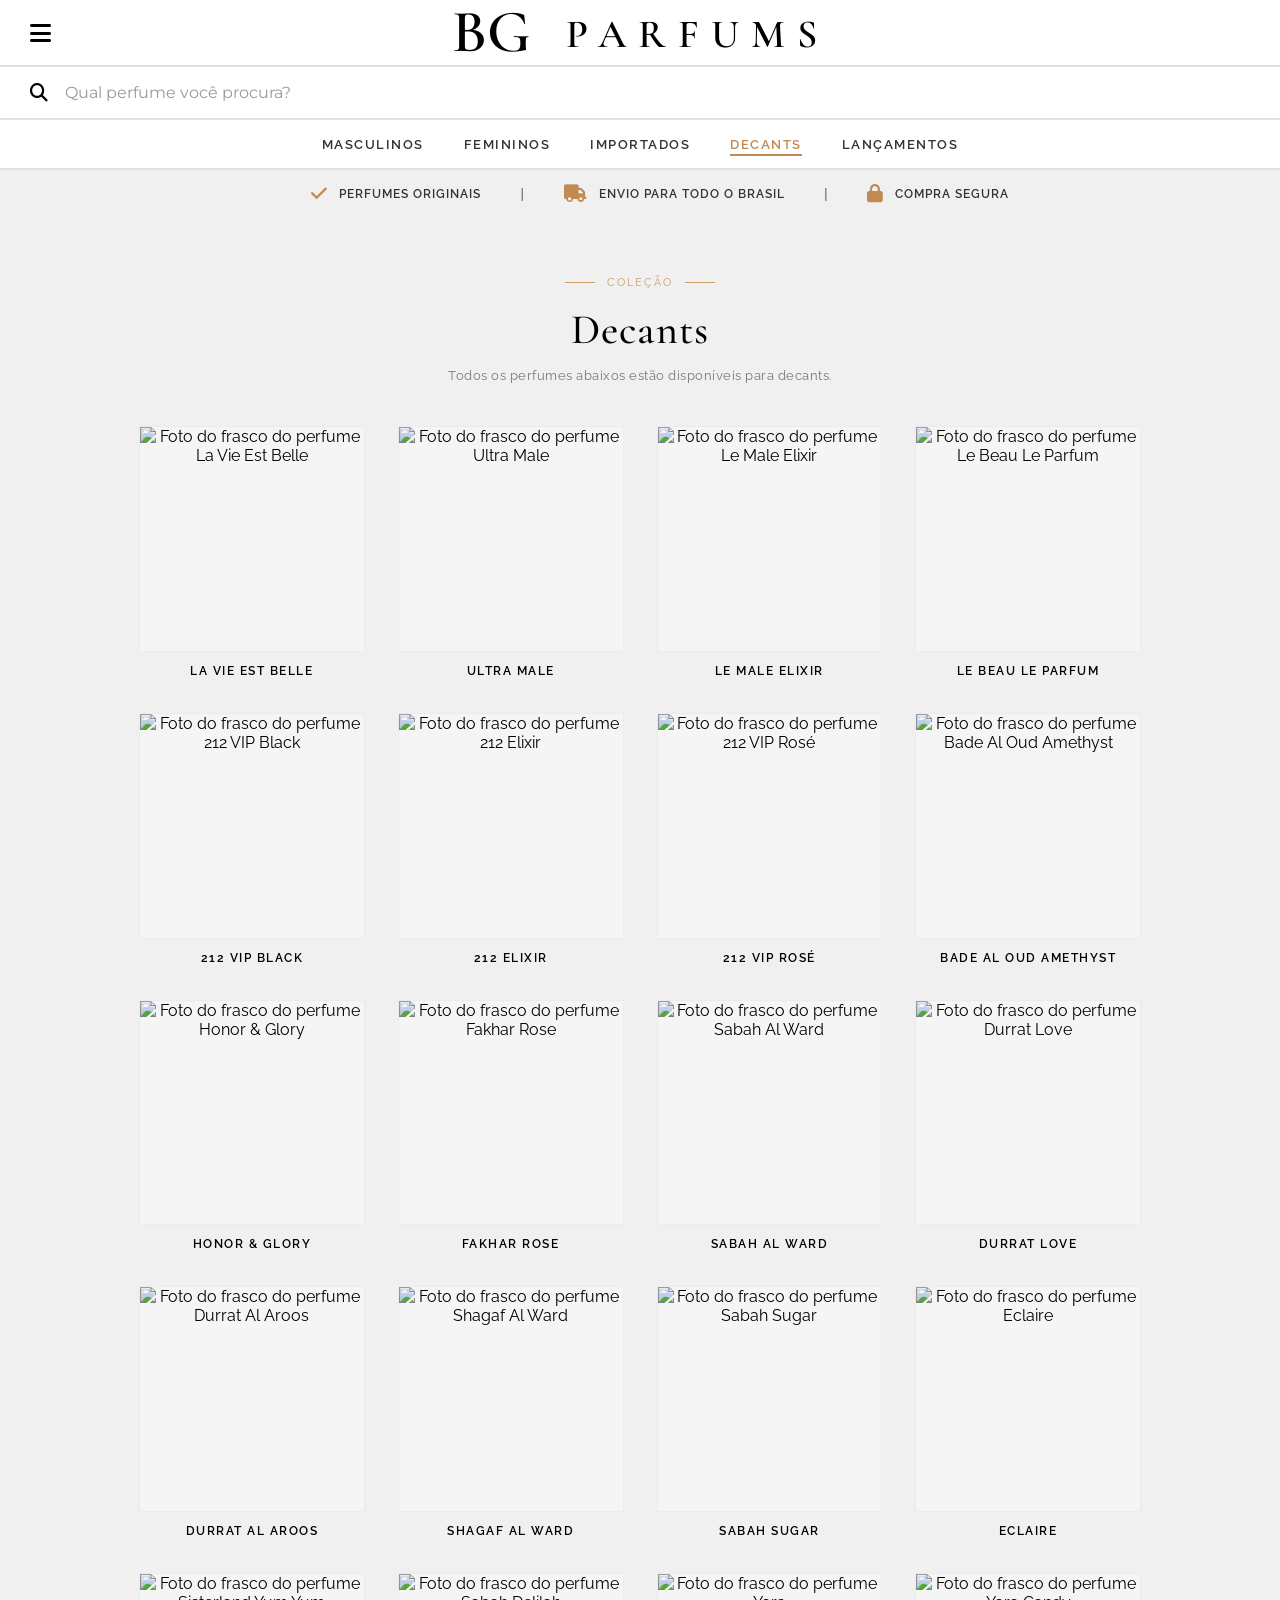
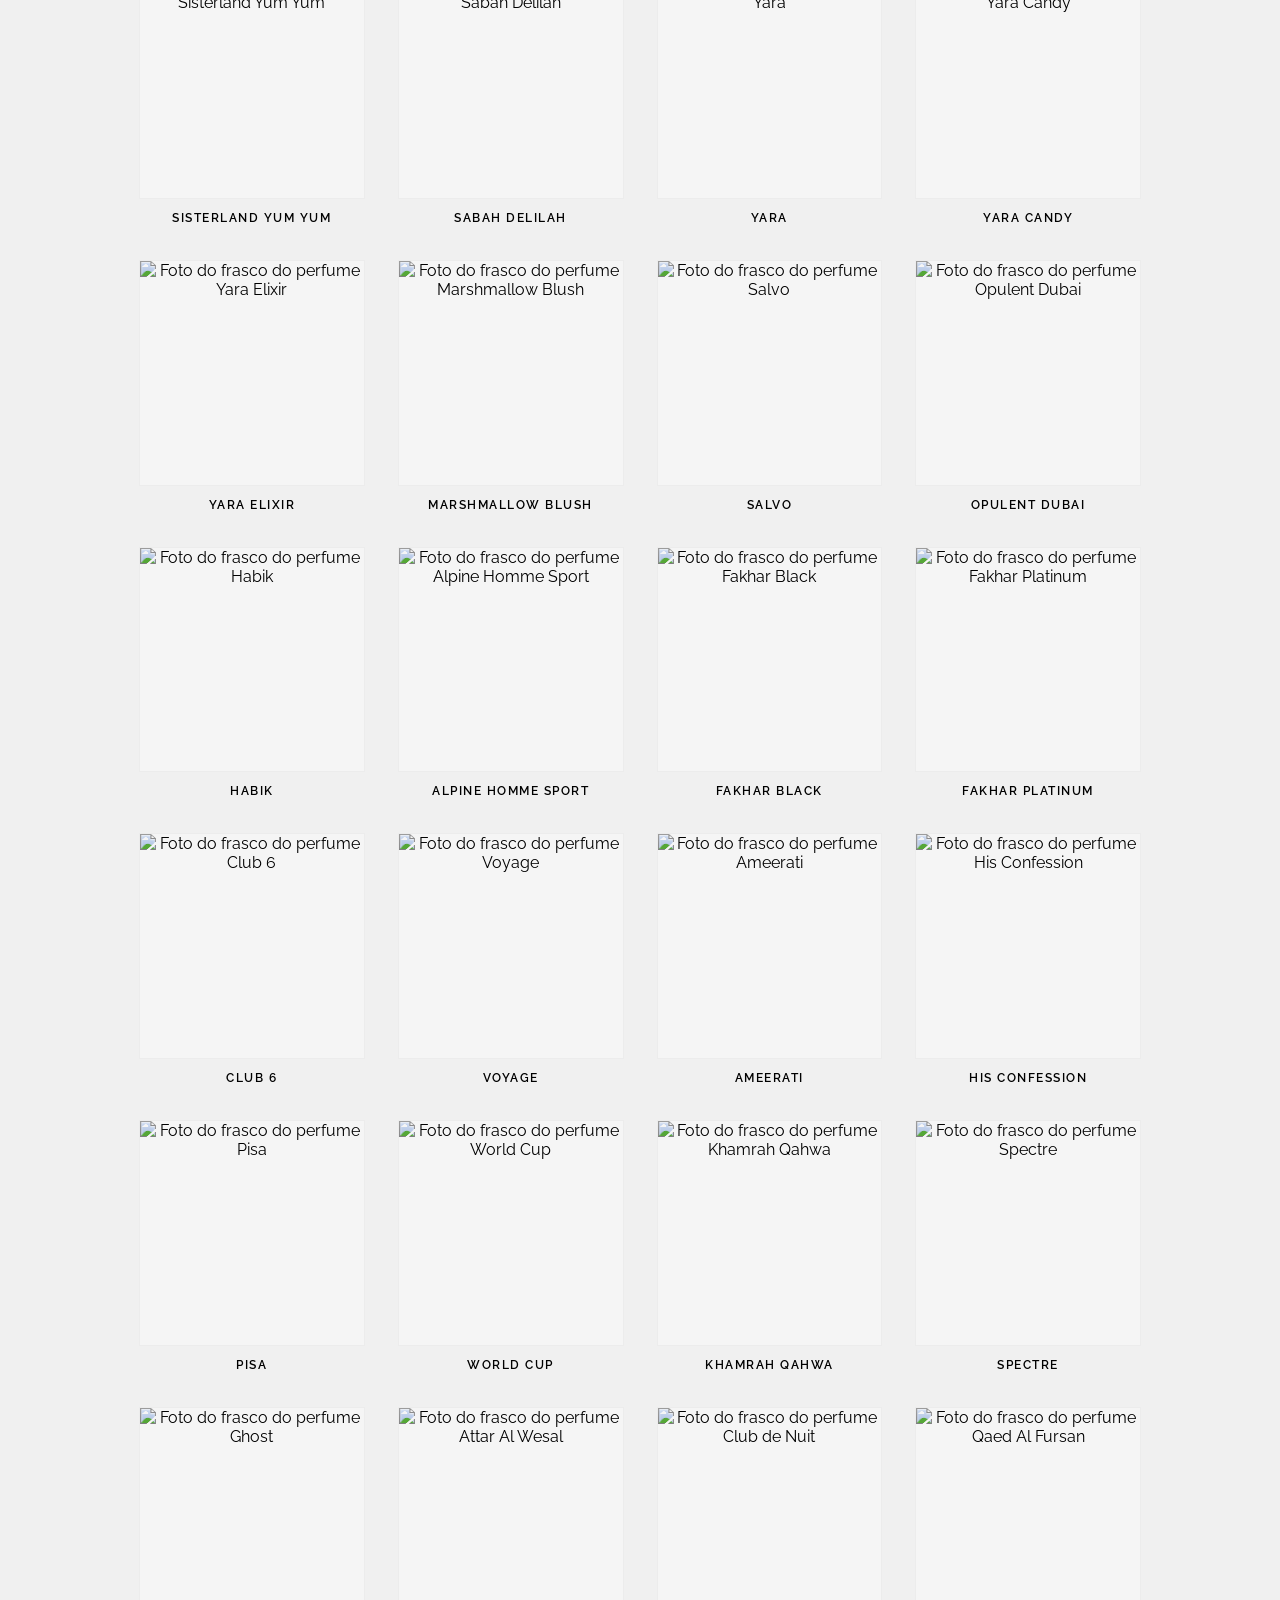
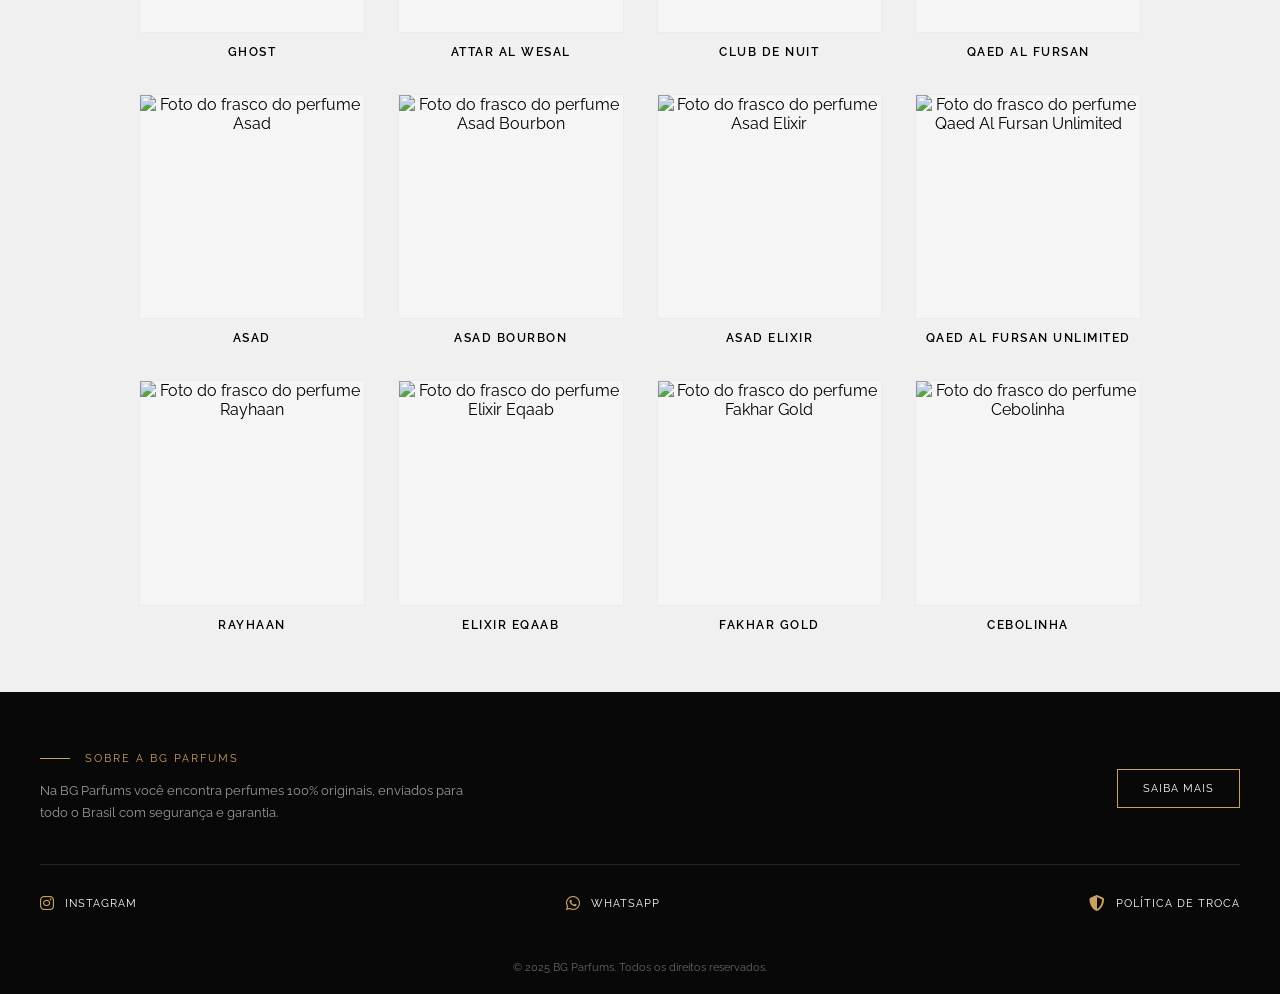
==== decants.html @ 791b4d7e "Partes finais do site, pré lançamento." ====
<!DOCTYPE html>
<html lang="pt-BR">
<head>
    <meta charset="UTF-8">
    <meta name="viewport" content="width=device-width, initial-scale=1.0">
    <title>Decants | BG Parfums</title>
    <link rel="stylesheet" href="index.css">
    <link rel="preconnect" href="https://fonts.googleapis.com">
    <link rel="preconnect" href="https://fonts.gstatic.com" crossorigin>
    <link href="https://fonts.googleapis.com/css2?family=Cormorant+Garamond:ital,wght@0,300..700;1,300..700&family=Montserrat:wght@300;400;500;600;700&family=Raleway:wght@300;400;500;600;700&display=swap" rel="stylesheet">
    <link rel="stylesheet" href="https://cdnjs.cloudflare.com/ajax/libs/font-awesome/6.5.0/css/all.min.css">
    <link rel="stylesheet" href="decants.css">
</head>
<body>
    <div class="sticky-wrapper">
        <div class="header">
        <a href="index.html" class="logo-link">
            <h1>BG</h1>
            <p class="parfums">PARFUMS</p>
        </a>
        <i class="fa-solid fa-bars btn-menu"></i>
</div>
    </div>

    <div class="search-container">
        <i class="fa fa-search"></i>
        <input type="text" placeholder="Qual perfume você procura?">
    </div>

    <nav class="menu-categorias">
        <ul>
            <li><a href="masculinos.html">MASCULINOS</a></li>
            <li><a href="femininos.html">FEMININOS</a></li>
            <li><a href="importados.html">IMPORTADOS</a></li>
            <li><a href="decants.html" class="ativo">DECANTS</a></li>
            <li><a href="lancamentos.html">LANÇAMENTOS</a></li>
        </ul>
    </nav>

    <div class="faixa-beneficios">
        <div class="beneficio">
            <i class="fa-solid fa-check"></i>
            <span>PERFUMES ORIGINAIS</span>
        </div>
        <span class="separador">|</span>
        <div class="beneficio">
            <i class="fa-solid fa-truck"></i>
            <span>ENVIO PARA TODO O BRASIL</span>
        </div>
        <span class="separador">|</span>
        <div class="beneficio">
            <i class="fa-solid fa-lock"></i>
            <span>COMPRA SEGURA</span>
        </div>
    </div>

    <section class="pagina-titulo">
        <span class="pagina-subtitulo">Coleção</span>
        <h2>Decants</h2>
        <p class="pagina-descricao">Todos os perfumes abaixos estão disponíveis para decants.</p>
    </section>

    <section class="produtos-grid">
        <!-- Cards gerados a partir da lista de nomes -->
    </section>

    <footer class="rodape-site">
        <div class="rodape-container">
            <div class="rodape-topo">
                <div class="rodape-sobre">
                    <span class="rodape-subtitulo">Sobre a BG Parfums</span>
                    <p>Na BG Parfums você encontra perfumes 100% originais, enviados para todo o Brasil com segurança e garantia.</p>
                </div>
                <div class="rodape-acao">
                    <a href="https://www.instagram.com/bgparfumms/" class="btn-historia" target="_blank">SAIBA MAIS</a>
                </div>
            </div>
            <div class="rodape-links">
                <a href="https://www.instagram.com/bgparfumms/" target="_blank"><i class="fa-brands fa-instagram"></i> Instagram</a>
                <a href="https://wa.me/5518991920044" target="_blank"><i class="fa-brands fa-whatsapp"></i> Whatsapp</a>
                <a href="termos.html" target="_blank"><i class="fa-solid fa-shield-halved"></i> Política de Troca</a>
            </div>
            <div class="rodape-copy">
                <p>&copy; 2025 BG Parfums. Todos os direitos reservados.</p>
            </div>
        </div>
    </footer>

    <button class="btn-topo" aria-label="Voltar ao topo"><i class="fa-solid fa-arrow-up"></i></button>

    <script src="index.js"></script>
    <script src="decants.js"></script>
    <script src="busca.js"></script>
</body>
</html>
---- index.css ----
html, body {
    background-color: #F0F0F0;
    margin: 0;
    padding: 0;
    width: 100%;
    overflow-x: clip;
    display: flex;
    flex-direction: column;
    min-height: 100vh; 
}

.header {
    display: flex;
    justify-content: center;
    align-items: center;
    gap: 35px;
    background-color: white;
    height: 65px;
    transition: height 0.3s ease; 
}

.logo-link {
    display: flex;
    align-items: center;
    gap: 35px; 
    text-decoration: none; 
    color: inherit; 
}

h1 {
    font-family: "Cormorant Garamond", serif;
    font-optical-sizing: auto;
    font-weight: 600;
    font-style: normal;
    font-size: 60px;
    position: relative;
    margin-top: 40px;
    transition: font-size 0.3s ease, margin-top 0.3s ease; 
}

.parfums {
    font-family: "Cormorant Garamond", serif;
    font-optical-sizing: auto;
    font-weight: 600;
    font-style: normal;
    letter-spacing: 0.3em;
    font-size: 40px;
    position: relative;
    margin-top: 43px;
    transition: font-size 0.3s ease, margin-top 0.3s ease; 
}

.btn-menu {
    font-size: 24px;
    color: black;
    cursor: pointer;
    position: absolute;
    left: 30px;
}


.search-container {
    display: flex;
    align-items: center;
    background-color: white;
    border-top: 2px solid #E0E0E0;
    border-bottom: 2px solid #E0E0E0;
    padding: 15px 30px;
    width: 100%;
    box-sizing: border-box;
    font-family: 'Montserrat', sans-serif;
    transition: padding 0.3s ease; 
}

.search-container i {
    color: #000;
    font-size: 18px;
    margin-right: 15px;
}

.search-container input {
    border: none;
    outline: none;
    background: transparent;
    width: 100%;
    font-size: 16px;
    color: #333;
    font-family: 'Montserrat', sans-serif;
}

.search-container input::placeholder {
    color: #999;
}


.menu-categorias {
    background-color: white;
    border-bottom: 2px solid #E0E0E0;
    width: 100%;
}

.menu-categorias ul {
    display: flex;
    justify-content: center;
    align-items: center;
    gap: 200px;
    list-style: none;
    padding: 15px 0;
    margin: 0;
}

.menu-categorias a {
    text-decoration: none;
    color: #333;
    font-family: 'Raleway', sans-serif;
    font-size: 13px;
    font-weight: 600;
    letter-spacing: 1.5px;
    transition: color 0.3s ease;
}

.menu-categorias a:hover {
    color: #888;
}


.faixa-beneficios {
    display: flex;
    justify-content: center;
    align-items: center;
    gap: 160px;
    padding: 15px 0;
    width: 100%;
}

.beneficio {
    display: flex;
    align-items: center;
    gap: 12px;
}

.beneficio span {
    font-family: 'Raleway', sans-serif;
    font-size: 12px;
    font-weight: 600;
    color: #333;
    letter-spacing: 1px;
}

.beneficio i {
    font-size: 18px;
    color: #C08A53;
}

.separador {
    color: #1F150C;
    font-size: 14px;
    font-weight: 300;
}


:root {
    --gold: #d4af37;
    --white: #fff;
    --black-opaque: rgba(0,0,0,0.55);
    --black-strong: rgba(0,0,0,0.75);
    --max-width: 1200px;
}

.hero {
    position: relative;
    width: 100%;
    height: 450px;
    display: flex;
    align-items: center;
    justify-content: flex-start;
    background-image: url('assets/photo-1621814374283-57cc5d0d39c2.avif');
    background-size: cover;
    background-position: 50% 62%;
    color: var(--white);
    overflow: hidden;
    background-repeat: no-repeat;
}

.hero-overlay {
    position: absolute;
    inset: 0;
    background: rgba(0, 0, 0, 0.3);
    z-index: 1;
}

.hero-content {
    position: relative;
    z-index: 2;
    padding-left: 15%;
    display: flex;
    flex-direction: column;
    align-items: center;
}

.brand {
    font-family: 'Cormorant Garamond', serif;
    font-size: 80px;
    font-weight: 400;
    color: white;
    margin: 0;
    line-height: 1;
}

.brand-sub {
    font-family: 'Cormorant Garamond', serif;
    font-size: 24px;
    font-weight: 300;
    color: white;
    letter-spacing: 12px;
    margin: 5px 0 20px 0;
    margin-right: -12px;
}

.divider {
    width: 60px;
    height: 1px;
    background-color: #FF9D23;
    margin-bottom: 25px;
}

.hero-subtitle {
    font-family: 'Raleway', sans-serif;
    font-size: 11px;
    color: white;
    letter-spacing: 3px;
    text-transform: uppercase;
    margin-bottom: 35px;
    font-weight: 600;
}

.hero-content .btn-comprar {
    background-color: #ffffff;
    color: #000000;
    text-decoration: none;
    font-family: 'Raleway', sans-serif;
    font-size: 12px;
    font-weight: 700;
    padding: 15px 40px;
    letter-spacing: 2px;
    text-transform: uppercase;
    transition: background-color 0.3s ease;
}

.hero-content .btn-comprar:hover {
    background-color: #e0e0e0;
}

.categorias-vitrine {
    display: flex;
    flex-wrap: nowrap;
    justify-content: flex-start;
    align-items: flex-start;
    gap: 40px;
    max-width: 1400px;
    margin: 40px auto;
    padding: 0 20px 20px 20px;
    overflow-x: auto;
    font-family: 'Raleway', sans-serif;
    scrollbar-width: thin;
}

.categoria-card {
    display: flex;
    flex-direction: column;
    align-items: center;
    text-decoration: none;
    color: #000;
    width: 220px;
    flex-shrink: 0;
}

.imagem-container {
    width: 100%;
    aspect-ratio: 1 / 1;
    overflow: hidden;
    background-color: #f5f5f5;
    margin-bottom: 15px;
}

.imagem-container img {
    width: 100%;
    height: 100%;
    object-fit: contain;
    mix-blend-mode: multiply;
}

.categoria-titulo {
    font-size: 12px;
    font-weight: 700;
    text-transform: uppercase;
    letter-spacing: 2px;
    margin-bottom: 10px;
    text-decoration: none; 
    text-underline-offset: 5px;
}

.categoria-card:hover .categoria-titulo {
    text-decoration: underline;
    text-decoration-color: #000000;
    text-decoration-thickness: 1.5px;
}

.card-destaque {
    width: 350px;
    flex-shrink: 0;
    background-color: #050505;
    color: #fff;
    display: flex;
    flex-direction: column;
    justify-content: center;
    align-self: stretch;
}

.destaque-conteudo {
    flex: 1;
    padding: 30px;
    display: flex;
    flex-direction: column;
    align-items: center; 
    justify-content: center; 
    text-align: center; 
}

.destaque-texto .subtitulo {
    font-size: 15px;
    color: #c9a063;
    text-transform: uppercase;
    letter-spacing: 2px;
    display: flex;
    flex-direction: column; 
    align-items: center;
    gap: 8px; 
    margin-bottom: 5px;
}

.destaque-texto .subtitulo::before {
    content: "";
    display: block;
    width: 60px;
    height: 3px;
    background-color: #c9a063;
}

.destaque-texto h2 {
    font-size: 20px;
    font-weight: 400;
    margin: 5px 0 15px 0;
    letter-spacing: 1px;
    font-family: 'Raleway', sans-serif;
}

.destaque-texto p {
    font-size: 12px;
    color: #ccc;
    margin-bottom: 25px;
    line-height: 1.6;
    font-family: 'Raleway', sans-serif;
}

.btn-colecao {
    display: inline-block;
    padding: 10px 20px;
    border: 1px solid #333;
    color: #fff;
    text-decoration: none;
    font-size: 11px;
    text-transform: uppercase;
    letter-spacing: 1px;
    font-family: 'Raleway', sans-serif;
    transition: all 0.3s ease;
}

.btn-colecao:hover {
    background-color: #333;
    border-color: #c9a063;
}

.rodape-site {
    background-color: #080808;
    color: #cccccc;
    font-family: 'Raleway', sans-serif;
    padding: 60px 20px 20px 20px;
    margin-top: auto;
}

.rodape-container {
    max-width: 1200px;
    margin: 0 auto;
}

.rodape-topo {
    display: flex;
    justify-content: space-between;
    align-items: center;
    margin-bottom: 40px;
    gap: 20px;
}

.rodape-sobre {
    max-width: 450px;
}

.rodape-subtitulo {
    font-size: 11px;
    color: #c9a063;
    text-transform: uppercase;
    letter-spacing: 2px;
    display: flex;
    align-items: center;
    gap: 15px;
    margin-bottom: 15px;
}

.rodape-subtitulo::before {
    content: "";
    display: block;
    width: 30px;
    height: 1px;
    background-color: #c9a063;
}

.rodape-sobre p {
    font-size: 13px;
    line-height: 1.7;
    color: #999999;
    margin: 0;
}

.btn-historia {
    display: inline-block;
    padding: 12px 25px;
    border: 1px solid #c9a063;
    color: #ffffff;
    text-decoration: none;
    font-size: 11px;
    text-transform: uppercase;
    letter-spacing: 1px;
    font-family: 'Raleway', sans-serif;
    transition: all 0.3s ease;
}

.btn-historia:hover {
    background-color: #c9a063;
    color: #000000;
}

.rodape-links {
    display: flex;
    justify-content: space-between;
    align-items: center;
    flex-wrap: wrap;
    padding: 30px 0;
    border-top: 1px solid #222222;
    gap: 15px;
}

.rodape-links a {
    color: #ffffff;
    text-decoration: none;
    font-size: 11px;
    text-transform: uppercase;
    letter-spacing: 1px;
    display: flex;
    align-items: center;
    gap: 10px;
    transition: color 0.3s ease;
}

.rodape-links a i {
    color: #c9a063;
    font-size: 16px;
}

.rodape-links a:hover {
    color: #c9a063;
}

.rodape-copy {
    text-align: center;
    padding-top: 20px;
}

.rodape-copy p {
    font-size: 11px;
    color: #666666;
    margin: 0;
}


@media (max-width: 480px) {
    h1 {
        font-size: 32px;
    }

    .parfums {
        font-size: 20px;
    }

    .search-container {
        padding: 12px 20px;
    }

    .menu-categorias ul {
        display: none;
    }

    .faixa-beneficios {
        display: none;
    }
}

.sticky-wrapper {
    position: sticky;
    top: 0;
    z-index: 1000;
    background-color: #ffffff;
    width: 100%;
    transition: box-shadow 0.3s ease;
}

.sticky-wrapper.scrolled {
    box-shadow: 0 4px 15px rgba(0, 0, 0, 0.08);
}

.menu-overlay {
    display: none;
    position: fixed;
    inset: 0;
    background: rgba(0, 0, 0, 0.45);
    z-index: 999;
    opacity: 0;
    transition: opacity 0.3s ease;
}

.menu-overlay.ativo {
    display: block;
    opacity: 1;
}

body.no-scroll {
    overflow: hidden;
}



.menu-categorias.menu-aberto {
    position: fixed;
    top: 0;
    left: 0;
    width: 240px;
    max-width: 75vw;
    height: 100vh;
    background: white;
    z-index: 1001;
    display: flex;
    align-items: flex-start;
    padding-top: 80px;
    box-shadow: 4px 0 20px rgba(0, 0, 0, 0.15);
    overflow-y: auto;
    animation: slideIn 0.3s ease;
}

.menu-categorias.menu-aberto ul {
    display: flex;
    flex-direction: column;
    gap: 0;
    width: 100%;
    padding: 0;
}

.menu-categorias.menu-aberto ul li a {
    display: block;
    padding: 14px 24px;
    font-size: 12px;
    border-bottom: 1px solid #f0f0f0;
}

@keyframes slideIn {
    from { transform: translateX(-100%); }
    to   { transform: translateX(0); }
}

.menu-categorias a.ativo {
    color: #C08A53;
    border-bottom: 2px solid #C08A53;
    padding-bottom: 2px;
}

.btn-limpar-busca {
    color: #bbb;
    font-size: 16px;
    cursor: pointer;
    opacity: 0;
    pointer-events: none;
    transition: opacity 0.2s ease, color 0.2s ease;
    flex-shrink: 0;
}

.btn-limpar-busca.visivel {
    opacity: 1;
    pointer-events: auto;
}

.btn-limpar-busca:hover {
    color: #666;
}

.reveal {
    opacity: 0;
    transform: translateY(24px);
    transition: opacity 0.55s ease, transform 0.55s ease;
}

.reveal.visible {
    opacity: 1;
    transform: translateY(0);
}


/* =========================================
   BUSCA DE PRODUTOS
   ========================================= */

.search-container {
    position: relative;
}

.produto-escondido {
    display: none !important;
}

.produto-destaque {
    outline: 2px solid #c9a063;
    outline-offset: 4px;
    animation: pulsarDestaque 1.4s ease;
}

@keyframes pulsarDestaque {
    0%, 100% { outline-color: #c9a063; }
    50% { outline-color: transparent; }
}

.busca-dropdown {
    position: absolute;
    top: 100%;
    left: 0;
    right: 0;
    background: #ffffff;
    border: 1px solid #e0e0e0;
    border-top: none;
    max-height: 320px;
    overflow-y: auto;
    z-index: 1002;
    display: none;
    box-shadow: 0 12px 24px rgba(0, 0, 0, 0.08);
}

.busca-dropdown.visivel {
    display: block;
}

.busca-dropdown-item {
    display: flex;
    justify-content: space-between;
    align-items: center;
    padding: 14px 30px;
    text-decoration: none;
    color: #333;
    font-family: 'Raleway', sans-serif;
    font-size: 13px;
    border-bottom: 1px solid #f2f2f2;
    transition: background-color 0.2s ease;
}

.busca-dropdown-item:hover {
    background-color: #faf8f5;
}

.busca-dropdown-item:last-child {
    border-bottom: none;
}

.busca-dropdown-nome {
    font-weight: 600;
}

.busca-dropdown-categoria {
    font-size: 10px;
    color: #c9a063;
    text-transform: uppercase;
    letter-spacing: 1px;
}

.busca-dropdown-vazio {
    padding: 16px 30px;
    font-family: 'Raleway', sans-serif;
    font-size: 12px;
    color: #999;
}

@media (max-width: 1280px) {
    .categorias-vitrine {
        flex-wrap: wrap; 
        justify-content: center; 
        max-width: 850px; 
        overflow-x: hidden; 
        gap: 35px;
    }

    .menu-categorias ul {
        gap: 40px; 
        flex-wrap: wrap; 
        padding: 15px 20px;
    }

    .faixa-beneficios {
        gap: 40px; 
        flex-wrap: wrap;
        padding: 15px 20px;
    }
}

@media (max-width: 1024px) {
    .menu-categorias ul {
        gap: 80px;
    }

    .menu-categorias ul {
        gap: 30px; 
        flex-wrap: wrap; 
        padding: 15px 20px;
    }

    .faixa-beneficios {
        gap: 20px; 
        flex-wrap: wrap;
        padding: 15px 20px;
    }

    .categorias-vitrine {
        flex-wrap: wrap; 
        justify-content: center; 
        overflow-x: hidden; 
        gap: 30px; 
    }
}

@media (max-width: 768px) {
    .header {
        height: auto;
        padding: 20px 0;
        gap: 15px;
    }

    h1 {
        font-size: 40px;
        margin-top: 0;
    }

    .parfums {
        font-size: 26px;
        margin-top: 0;
        letter-spacing: 0.2em;
    }

    .btn-menu {
        left: 20px;
    }

    .menu-categorias ul {
        gap: 30px;
        flex-wrap: wrap;
        padding: 15px;
    }

    .faixa-beneficios {
        flex-wrap: wrap;
        gap: 20px;
        padding: 10px;
    }

    .separador {
        display: none;
    }
    

    .categorias-vitrine {
        display: grid;
        grid-template-columns: repeat(2, 1fr); 
        gap: 15px; 
        overflow-x: visible; 
        padding: 20px 15px;
        width: 100%;
        box-sizing: border-box;
    }

    .categoria-card {
        width: 100%; 
        flex-shrink: 1; 
    }

    .card-destaque {
        grid-column: span 2;
        width: 100%; 
        max-width: 100%;
        box-sizing: border-box;
    }
}

@media (max-width: 480px) {

 h1 {
        font-size: 32px;
    }

    .parfums {
        font-size: 20px;
    }

    .search-container {
        padding: 12px 20px;
    }

    .menu-categorias ul {
        display: none;
    }

    .faixa-beneficios {
        display: none;
    }

.sticky-wrapper {
    position: sticky;
    top: 0;
    z-index: 1000;
    background-color: #ffffff; 
    width: 100%; 
    transition: box-shadow 0.3s ease;
}

.sticky-wrapper.scrolled {
    box-shadow: 0 4px 15px rgba(0, 0, 0, 0.08);
}

.menu-overlay {
    display: none;
    position: fixed;
    inset: 0;
    background: rgba(0, 0, 0, 0.45);
    z-index: 999;
    opacity: 0;
    transition: opacity 0.3s ease;
}

.menu-overlay.ativo {
    display: block;
    opacity: 1;
}

body.no-scroll {
    overflow: hidden;
        .menu-categorias.menu-aberto {
        position: fixed;
        top: 0;
        left: 0;
        width: 75%;
        height: 100vh;
        background: white;
        z-index: 1001;
        display: flex;
        align-items: flex-start;
        padding-top: 80px;
        box-shadow: 4px 0 20px rgba(0, 0, 0, 0.15);
        animation: slideIn 0.3s ease;
    }

    .menu-categorias.menu-aberto ul {
        display: flex;
        flex-direction: column;
        gap: 0;
        width: 100%;
        padding: 0;
    }

    .menu-categorias.menu-aberto ul li a {
        display: block;
        padding: 18px 30px;
        font-size: 13px;
        border-bottom: 1px solid #f0f0f0;
    }

    @keyframes slideIn {
        from { transform: translateX(-100%); }
        to   { transform: translateX(0); }
    }

}

.menu-categorias a.ativo {
    color: #C08A53;
    border-bottom: 2px solid #C08A53;
    padding-bottom: 2px;
}


.btn-limpar-busca {
    color: #bbb;
    font-size: 16px;
    cursor: pointer;
    opacity: 0;
    pointer-events: none;
    transition: opacity 0.2s ease, color 0.2s ease;
    flex-shrink: 0;
}

.btn-limpar-busca.visivel {
    opacity: 1;
    pointer-events: auto;
}

.btn-limpar-busca:hover {
    color: #666;
}


.reveal {
    opacity: 0;
    transform: translateY(24px);
    transition: opacity 0.55s ease, transform 0.55s ease;
}

.reveal.visible {
    opacity: 1;
    transform: translateY(0);
}


    .busca-dropdown-item {
        padding: 12px 20px;
    }

}


/* =========================================
   BOTÃO VOLTAR AO TOPO (Para todas as telas)
   ========================================= */
.btn-topo {
    position: fixed;
    bottom: 32px;
    right: 32px;
    width: 44px;
    height: 44px;
    background-color: #080808;
    color: #c9a063;
    border: 1px solid #c9a063;
    cursor: pointer;
    display: flex;
    align-items: center;
    justify-content: center;
    font-size: 14px;
    z-index: 998;
    opacity: 0;
    pointer-events: none;
    transform: translateY(10px);
    transition: opacity 0.3s ease, transform 0.3s ease, background-color 0.3s ease;
}

.btn-topo.visivel {
    opacity: 1;
    pointer-events: auto;
    transform: translateY(0);
}

.btn-topo:hover {
    background-color: #c9a063;
    color: #080808;
}
---- decants.css ----
.logo-link {
    display: flex;
    align-items: center;
    gap: 35px; 
    text-decoration: none; 
    color: inherit; 
}

.pagina-titulo {
    max-width: 1200px;
    margin: 50px auto 30px auto;
    padding: 0 20px;
    text-align: center;
    font-family: 'Raleway', sans-serif;
}

.pagina-subtitulo {
    font-size: 11px;
    color: #c9a063;
    text-transform: uppercase;
    letter-spacing: 2px;
    display: inline-flex;
    align-items: center;
    gap: 12px;
    margin-bottom: 10px;
}

.pagina-subtitulo::before,
.pagina-subtitulo::after {
    content: "";
    display: block;
    width: 30px;
    height: 1px;
    background-color: #c9a063;
}

.pagina-titulo h2 {
    font-family: 'Cormorant Garamond', serif;
    font-weight: 500;
    font-size: 42px;
    margin: 5px 0 10px 0;
    letter-spacing: 1px;
}

.pagina-descricao {
    font-size: 13px;
    color: #777;
    letter-spacing: 0.5px;
}

.produtos-grid {
    display: grid;
    grid-template-columns: repeat(auto-fill, minmax(200px, 1fr));
    gap: 30px;
    max-width: 1200px;
    margin: 0 auto 60px auto;
    padding: 0 20px;
    font-family: 'Raleway', sans-serif;
}

.produto-card {
    display: flex;
    flex-direction: column;
    align-items: center;
    text-align: center;
    text-decoration: none;
    color: #000;
}

.produto-imagem {
    width: 100%;
    aspect-ratio: 1 / 1;
    background-color: #f5f5f5;
    border: 1px solid #ececec;
    display: flex;
    align-items: center;
    justify-content: center;
    margin-bottom: 12px;
    overflow: hidden;
    transition: border-color 0.3s ease;
}

.produto-card:hover .produto-imagem {
    border-color: #c9a063;
}

.produto-imagem img {
    width: 100%;
    height: 100%;
    object-fit: contain;
    mix-blend-mode: multiply;
}

.placeholder-icone {
    font-size: 28px;
    color: #ccc;
}

.produto-nome {
    font-size: 12px;
    font-weight: 600;
    text-transform: uppercase;
    letter-spacing: 1.5px;
    text-underline-offset: 5px;
}

.produto-card:hover .produto-nome {
    text-decoration: underline;
    text-decoration-color: #c9a063;
    text-decoration-thickness: 1.5px;
}

.produto-obs {
    font-size: 10px;
    color: #999;
    margin-top: 4px;
    font-style: italic;
}

@media (max-width: 1280px) {
    .produtos-grid {
        flex-wrap: wrap; 
        justify-content: center; 
        max-width: 1000px; 
        overflow-x: hidden; 
        gap: 35px;
    }
}

@media (max-width: 1024px) {
    .produtos-grid {
        flex-wrap: wrap; 
        justify-content: center; 
        max-width: 850px; 
        overflow-x: hidden; 
        gap: 35px;
    }
}

@media (max-width: 768px) {
    .produtos-grid {
        grid-template-columns: repeat(2, 1fr);
        gap: 18px;
    }

    .pagina-titulo h2 {
        font-size: 30px;
    }
}

@media (max-width: 480px) {
    .produtos-grid {
        grid-template-columns: repeat(2, 1fr);
        gap: 18px;
    }

    .pagina-titulo h2 {
        font-size: 30px;
    }
}
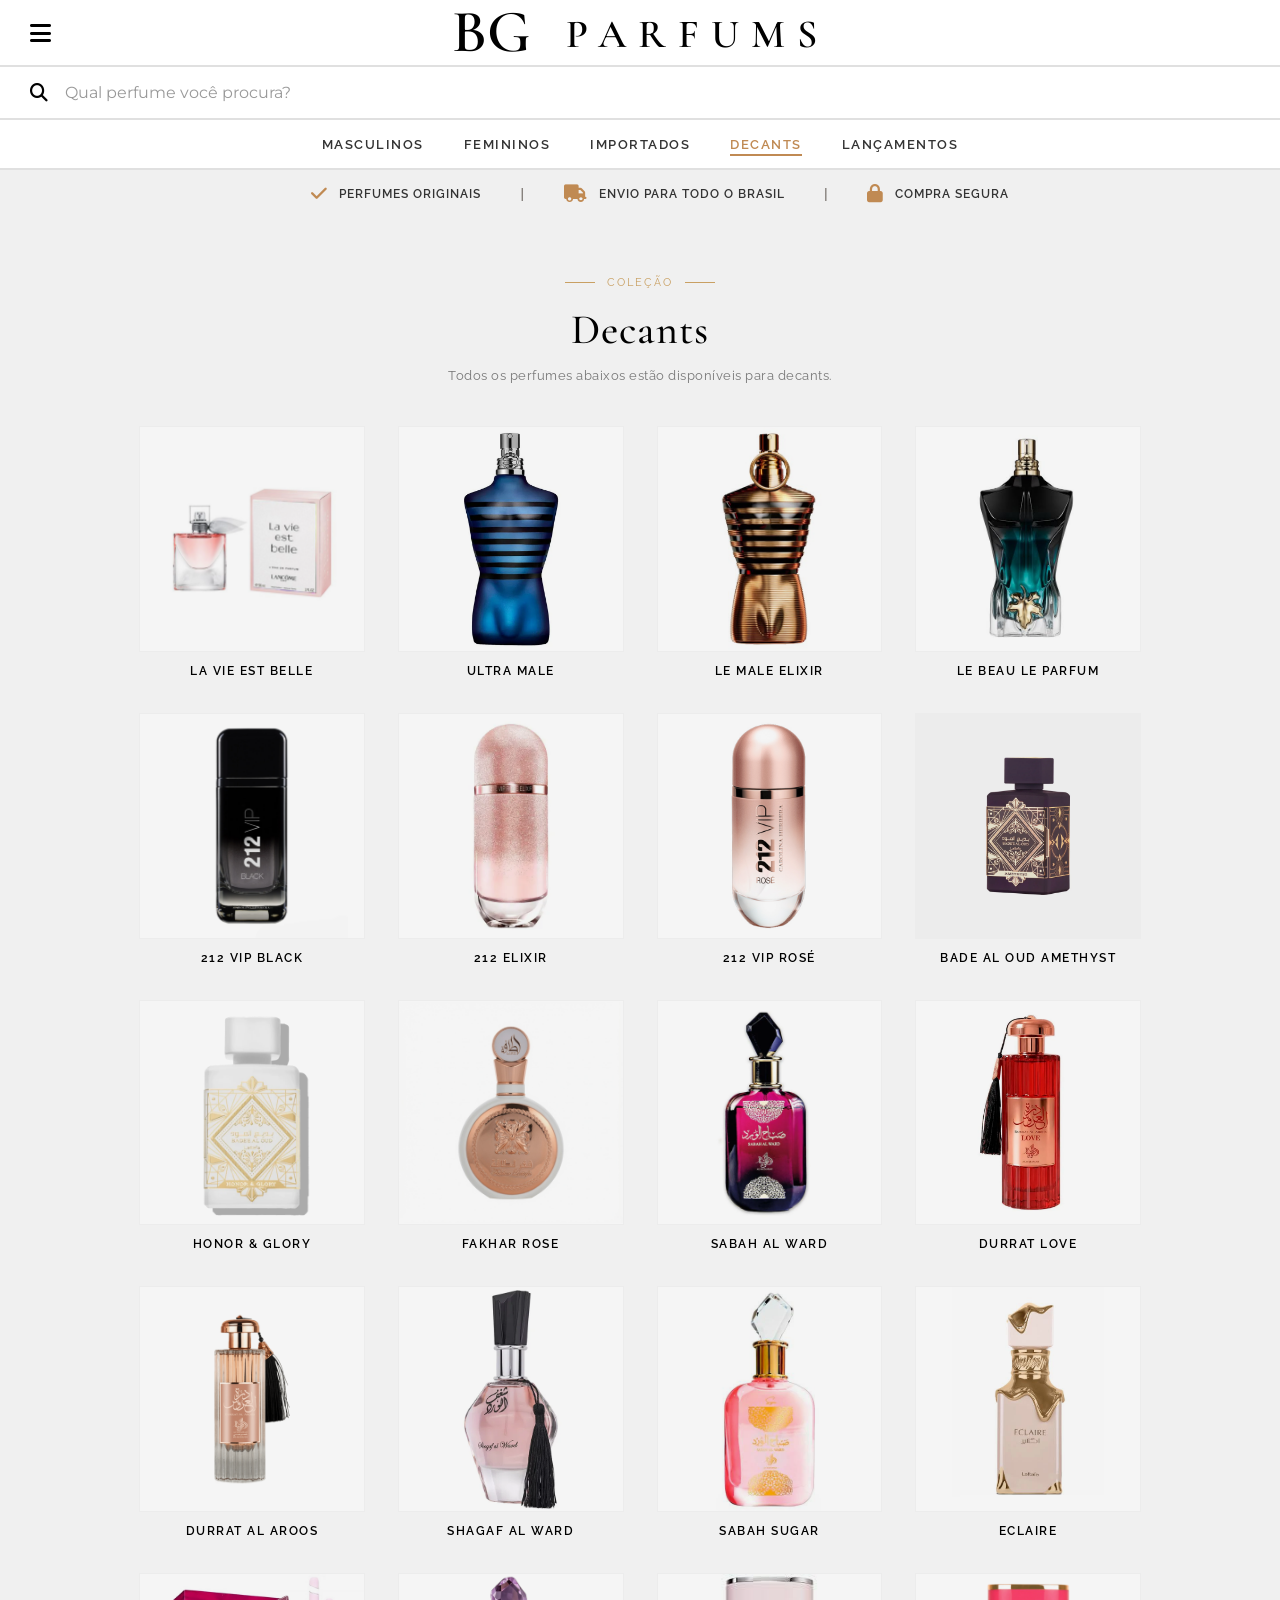
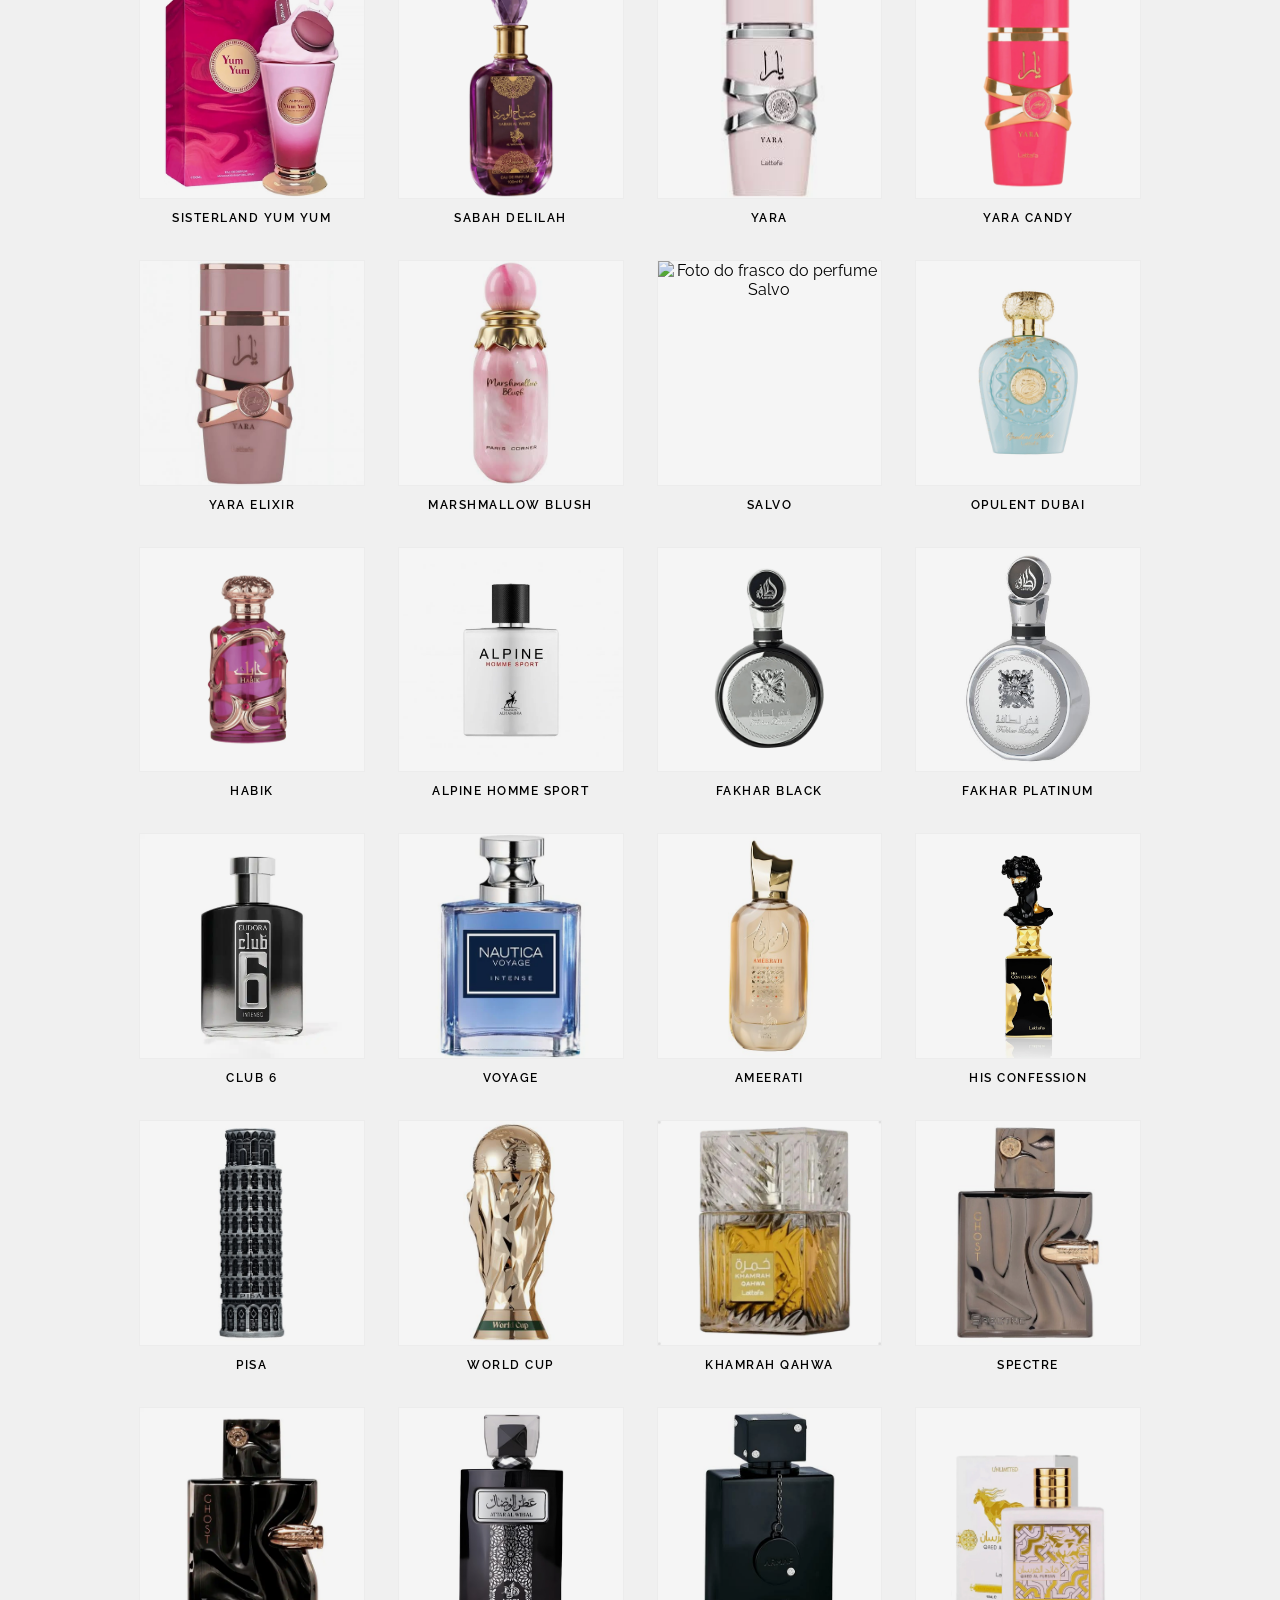
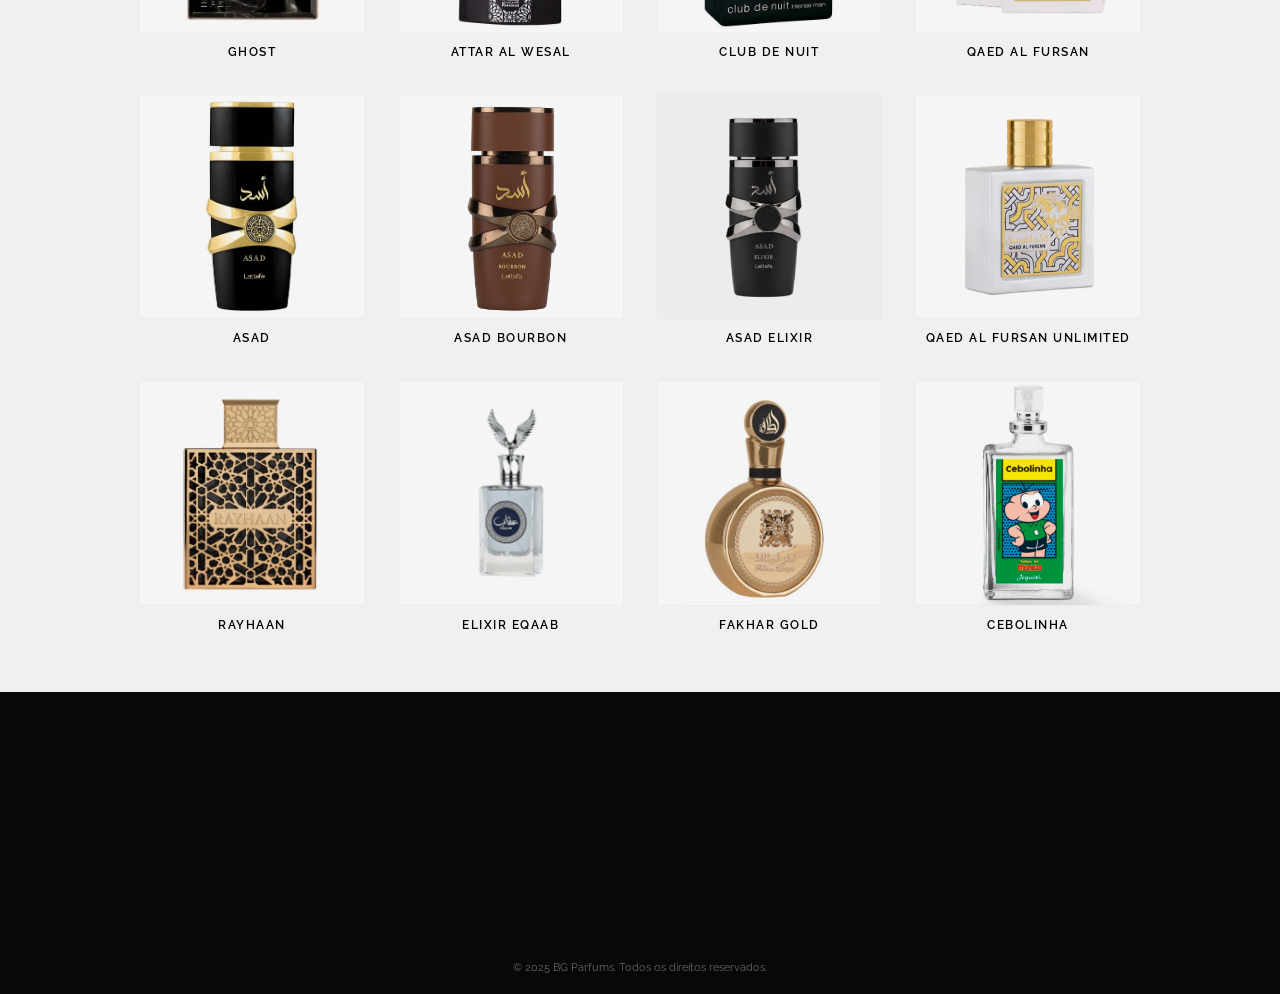
==== commit 893453cd: "Add files via upload" ====
(no text change in the page or its own stylesheets)
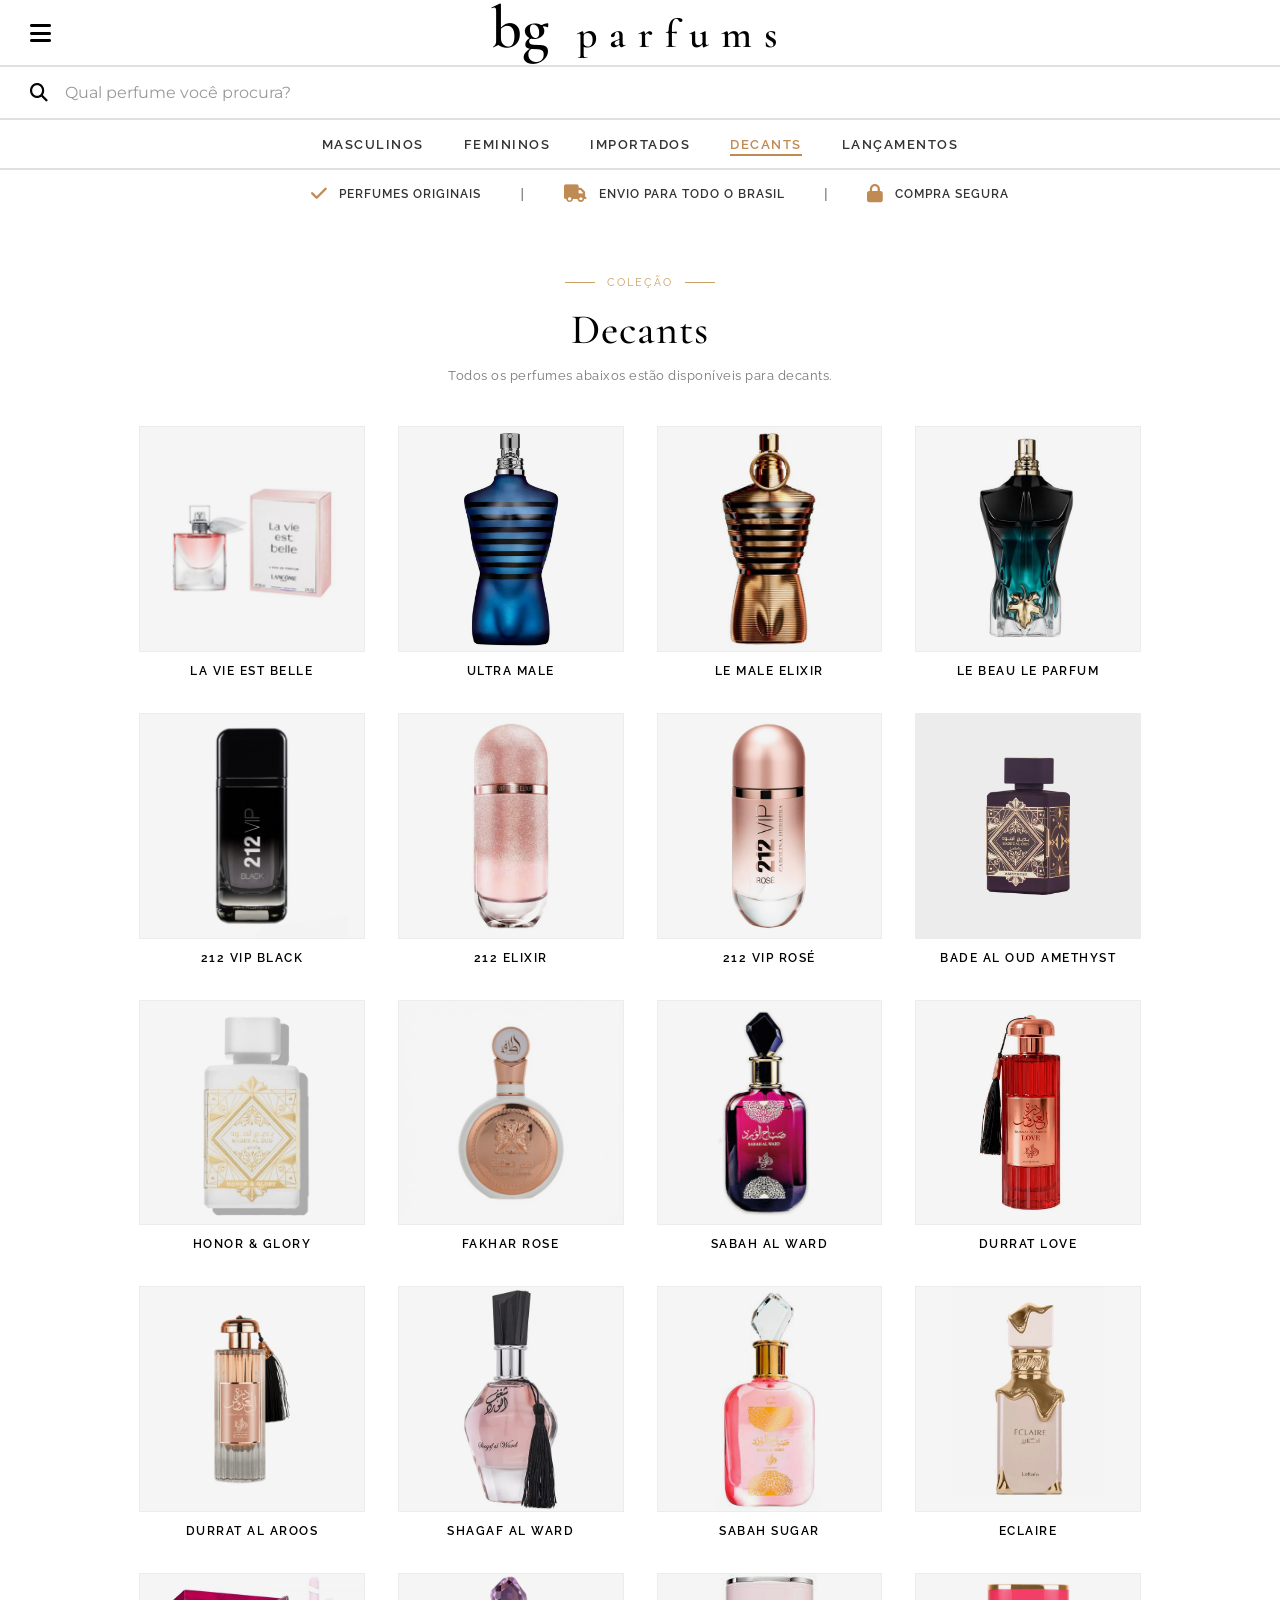
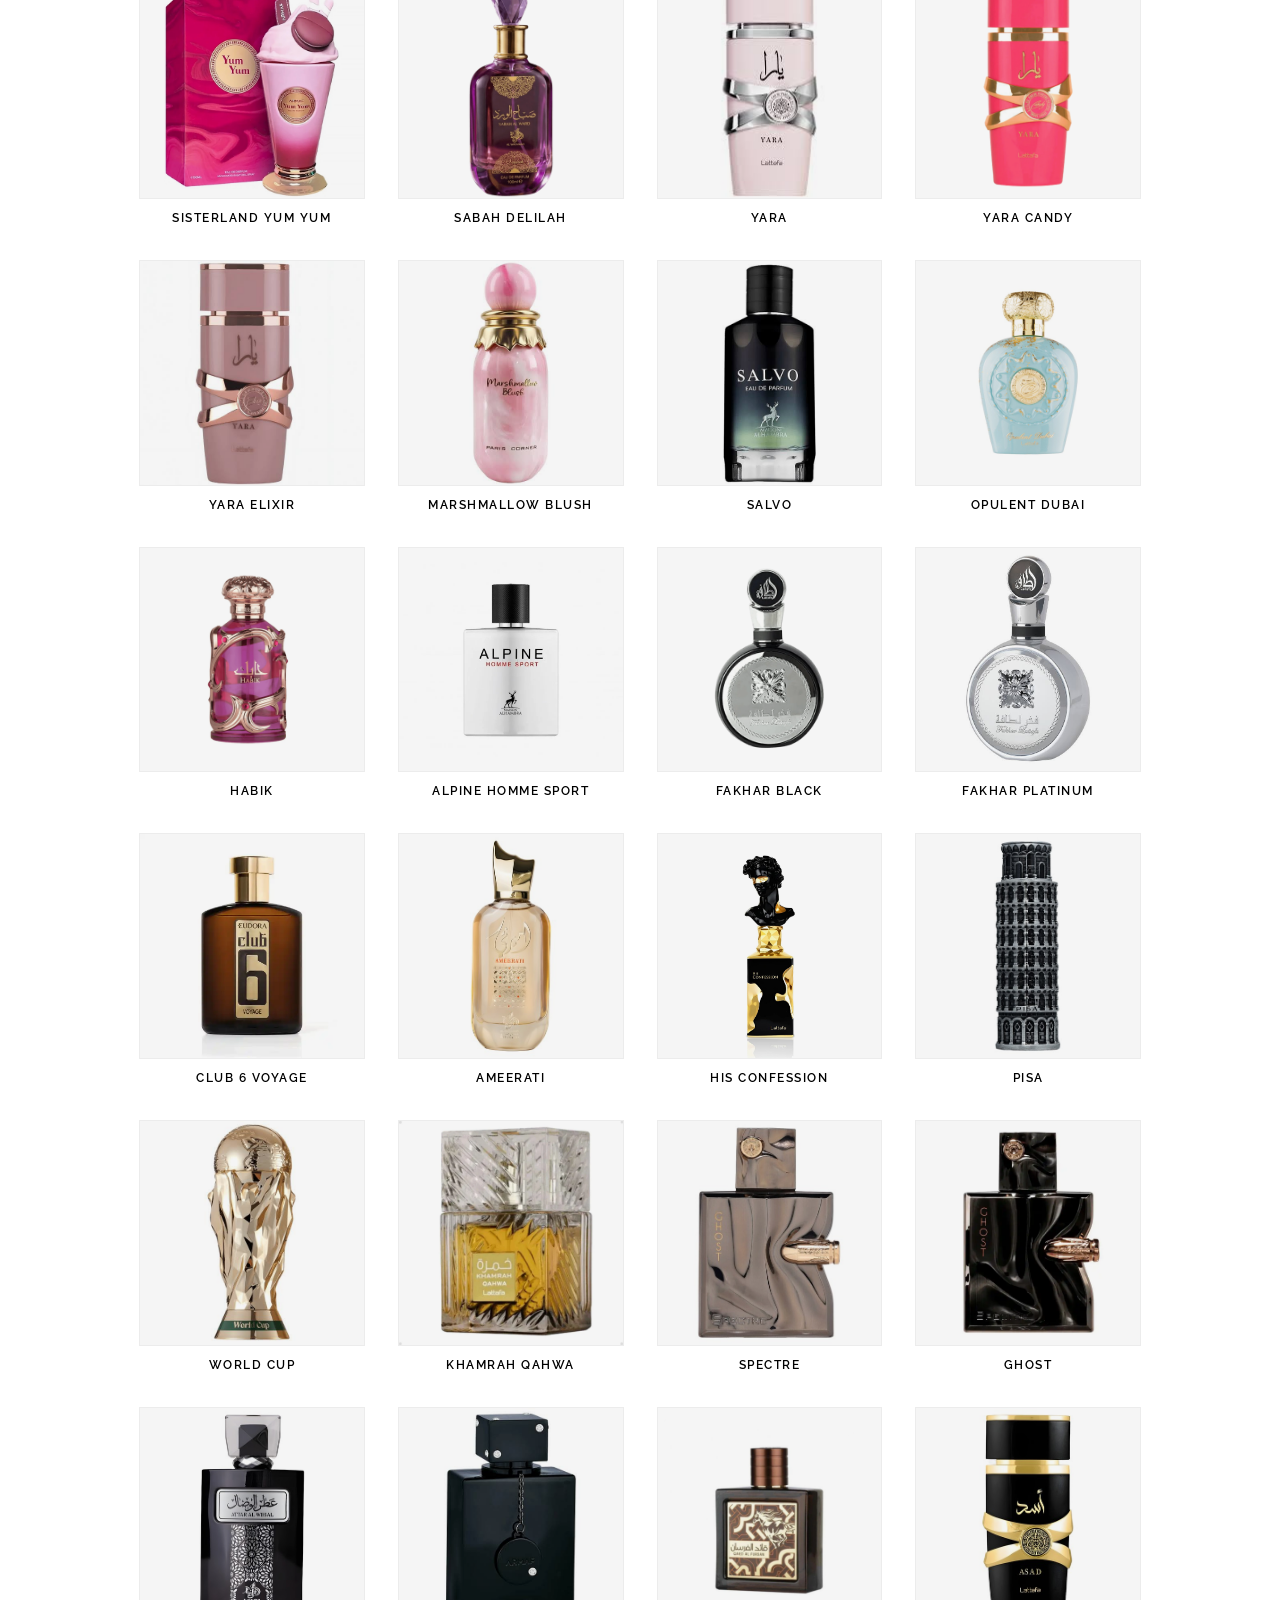
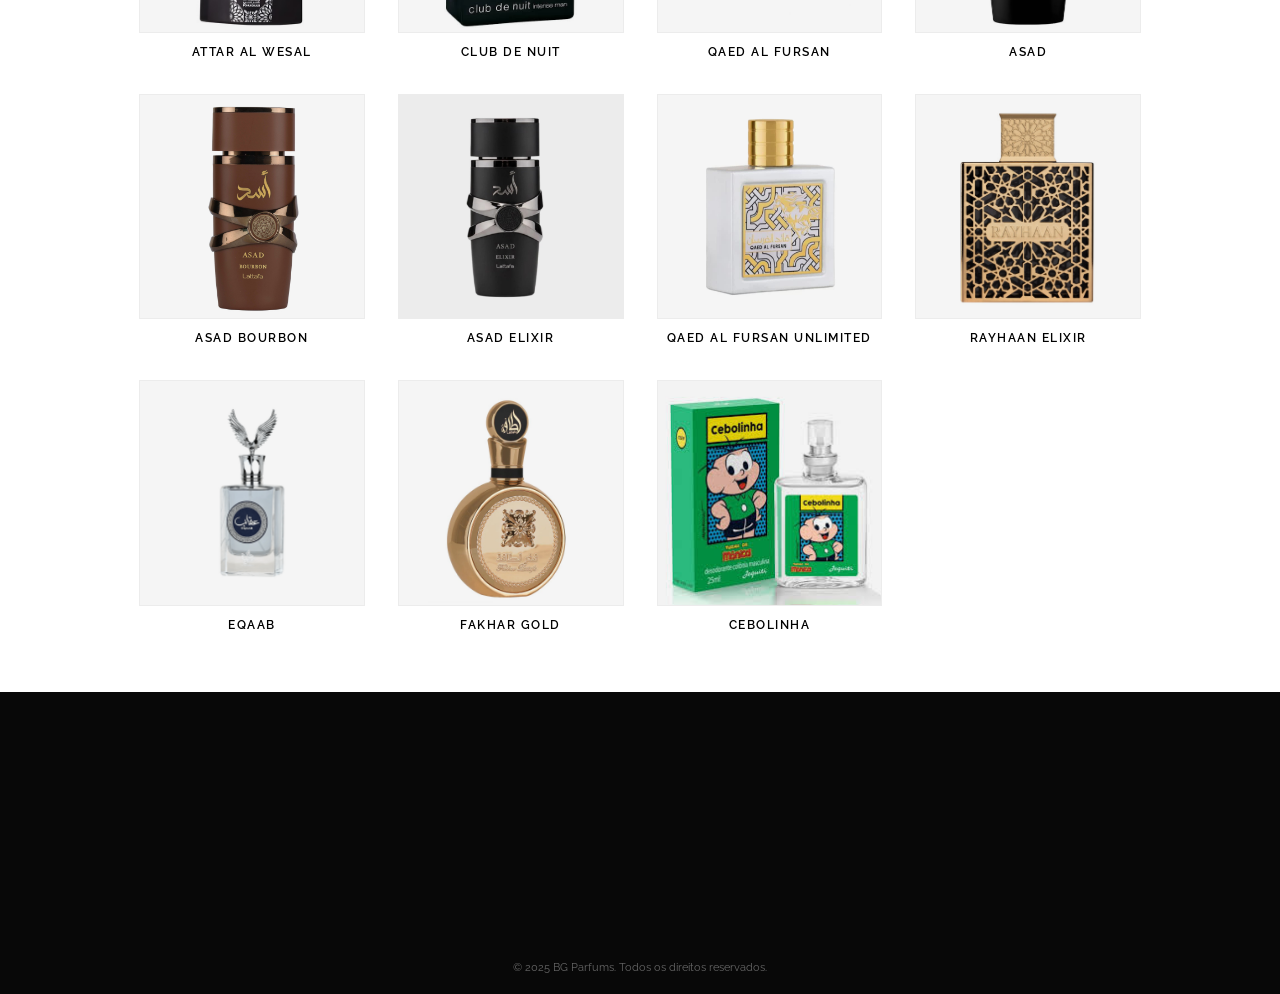
==== commit 36bb5820: "Add files via upload" ====
--- a/decants.html
+++ b/decants.html
@@ -1,5 +1,5 @@
 <!DOCTYPE html>
-<html lang="pt-BR">
+<html lang="pt-br">
 <head>
     <meta charset="UTF-8">
     <meta name="viewport" content="width=device-width, initial-scale=1.0">
@@ -15,9 +15,13 @@
     <div class="sticky-wrapper">
         <div class="header">
         <a href="index.html" class="logo-link">
-            <h1>BG</h1>
-            <p class="parfums">PARFUMS</p>
-        </a>
+    <h1>
+        <span class="key">b</span><span class="key">g</span>
+    </h1>
+    <span class="parfums">
+        <span class="key">p</span><span class="key">a</span><span class="key">r</span><span class="key">f</span><span class="key">u</span><span class="key">m</span><span class="key">s</span>
+    </span>
+</a>
         <i class="fa-solid fa-bars btn-menu"></i>
 </div>
     </div>
--- a/index.css
+++ b/index.css
@@ -1,5 +1,5 @@
 html, body {
-    background-color: #F0F0F0;
+    background-color: white;
     margin: 0;
     padding: 0;
     width: 100%;
@@ -275,12 +275,18 @@
     flex-shrink: 0;
 }
 
+.categoria-card:hover .imagem-container {
+    box-shadow: 0 12px 26px rgba(0,0,0,0.08);
+    transform: translateY(-3px);
+}
+
 .imagem-container {
     width: 100%;
     aspect-ratio: 1 / 1;
     overflow: hidden;
-    background-color: #f5f5f5;
+    background-color: #ffffff;
     margin-bottom: 15px;
+    transition: box-shadow 0.3s ease, transform 0.3s ease;
 }
 
 .imagem-container img {
@@ -288,6 +294,11 @@
     height: 100%;
     object-fit: contain;
     mix-blend-mode: multiply;
+    transition: transform 0.5s ease;
+}
+
+.categoria-card:hover .imagem-container img {
+    transform: scale(1.06);
 }
 
 .categoria-titulo {
@@ -296,14 +307,13 @@
     text-transform: uppercase;
     letter-spacing: 2px;
     margin-bottom: 10px;
-    text-decoration: none; 
-    text-underline-offset: 5px;
+    color: #1a1a1a;
+    transition: letter-spacing 0.35s ease, color 0.35s ease;
 }
 
 .categoria-card:hover .categoria-titulo {
-    text-decoration: underline;
-    text-decoration-color: #000000;
-    text-decoration-thickness: 1.5px;
+    letter-spacing: 3px;
+    color: #c9a063;
 }
 
 .card-destaque {
@@ -493,6 +503,34 @@
 }
 
 
+
+.header .logo-link {
+    display: flex;
+    align-items: baseline; 
+    justify-content: center;
+    gap: 8px; 
+    overflow: visible; 
+    padding-bottom: 10px;
+}
+
+
+.header .logo-link h1,
+.header .logo-link .parfums {
+    margin: 0;
+    padding: 0;
+    line-height: 1;
+}
+
+
+.header .logo-link .key {
+    display: inline-block;
+    line-height: normal; 
+}
+
+.header .logo-link .parfums {
+    margin-left: 20px; 
+}
+
 @media (max-width: 480px) {
     h1 {
         font-size: 32px;
@@ -609,6 +647,46 @@
 
 .btn-limpar-busca:hover {
     color: #666;
+}
+
+.marquee-notas {
+    background-color: #0D0B08;
+    overflow: hidden;
+    padding: 13px 0;
+    white-space: nowrap;
+    border-bottom: 1px solid rgba(201,160,99,0.25);
+}
+
+.marquee-trilho {
+    display: inline-flex;
+    gap: 48px;
+    animation: rolarMarquee 38s linear infinite;
+    width: max-content;
+}
+
+.marquee-trilho span {
+    font-family: 'Raleway', sans-serif;
+    font-size: 11px;
+    letter-spacing: 2px;
+    color: #cbb98a;
+    text-transform: uppercase;
+    display: inline-flex;
+    align-items: center;
+    gap: 10px;
+}
+
+.marquee-trilho span i {
+    font-size: 6px;
+    color: #6B1E23;
+}
+
+@keyframes rolarMarquee {
+    from { transform: translateX(0); }
+    to   { transform: translateX(-50%); }
+}
+
+@media (prefers-reduced-motion: reduce) {
+    .marquee-trilho { animation: none; }
 }
 
 .reveal {
